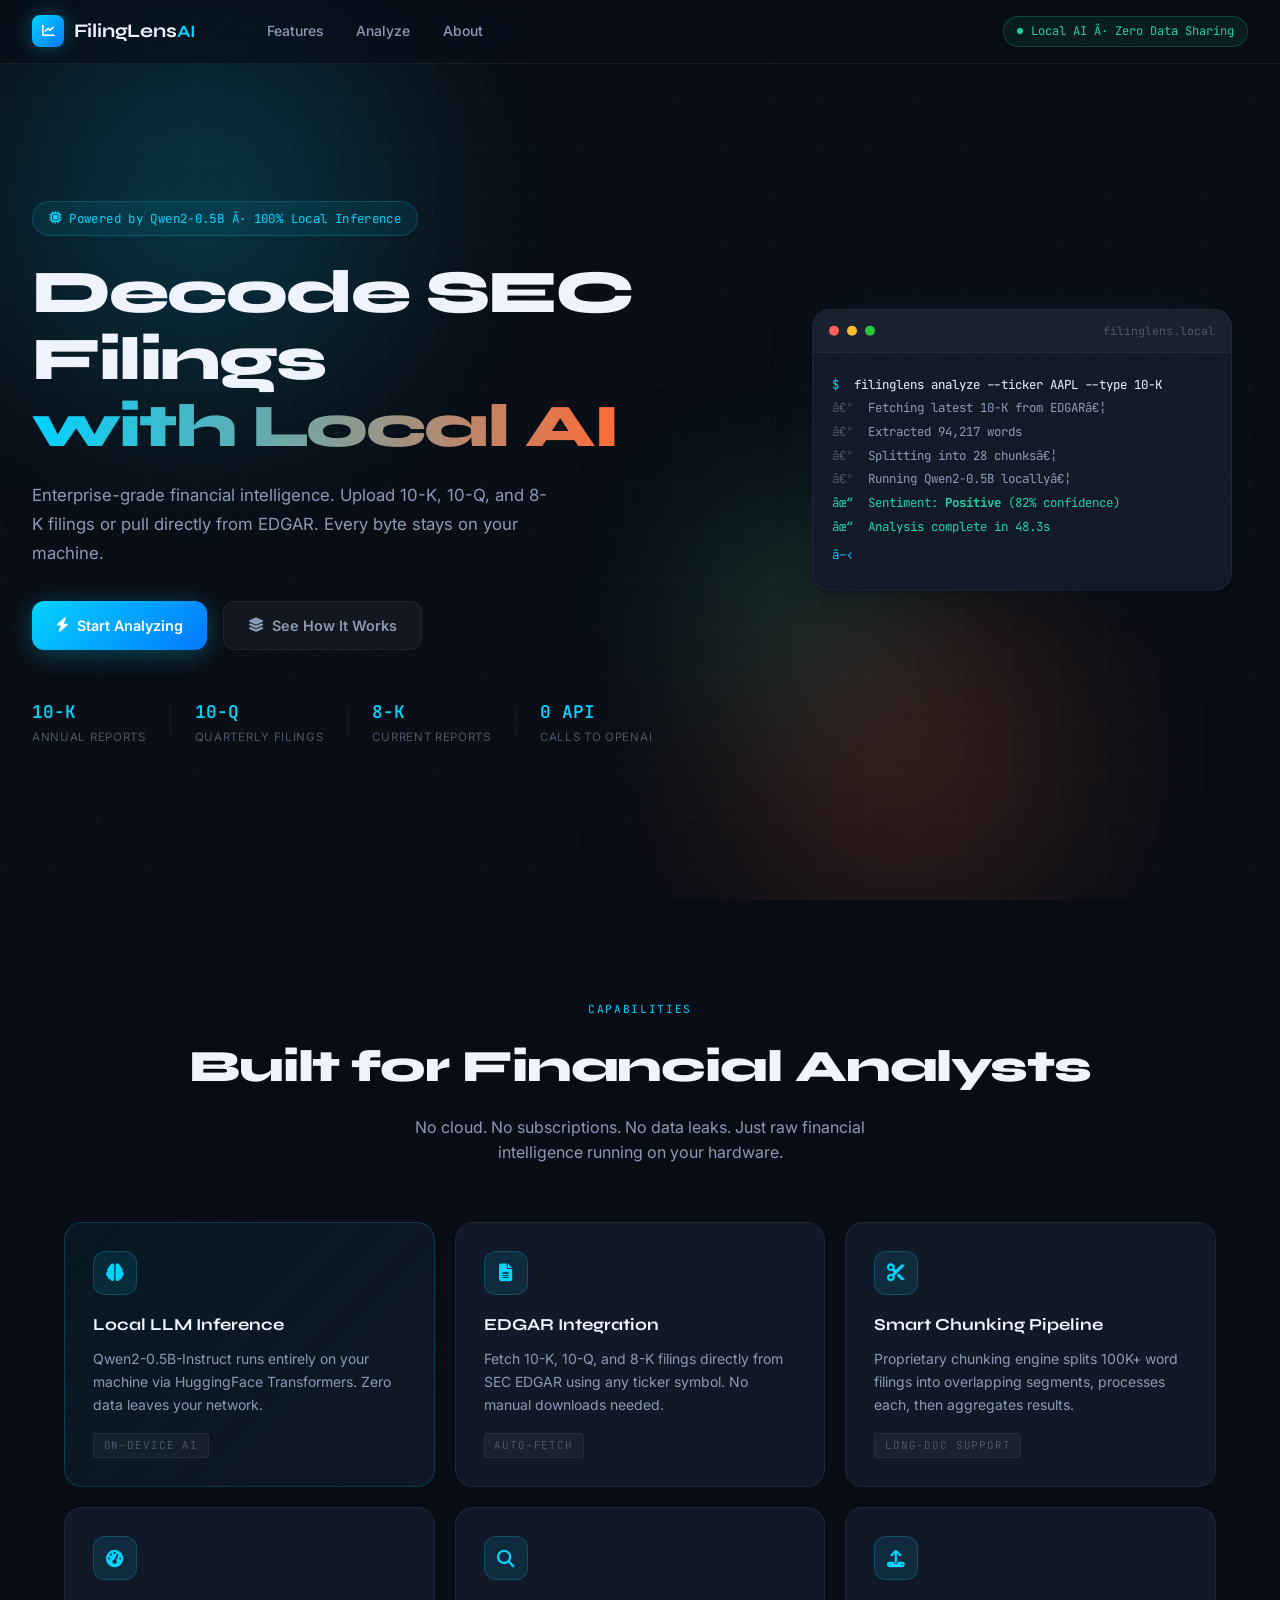
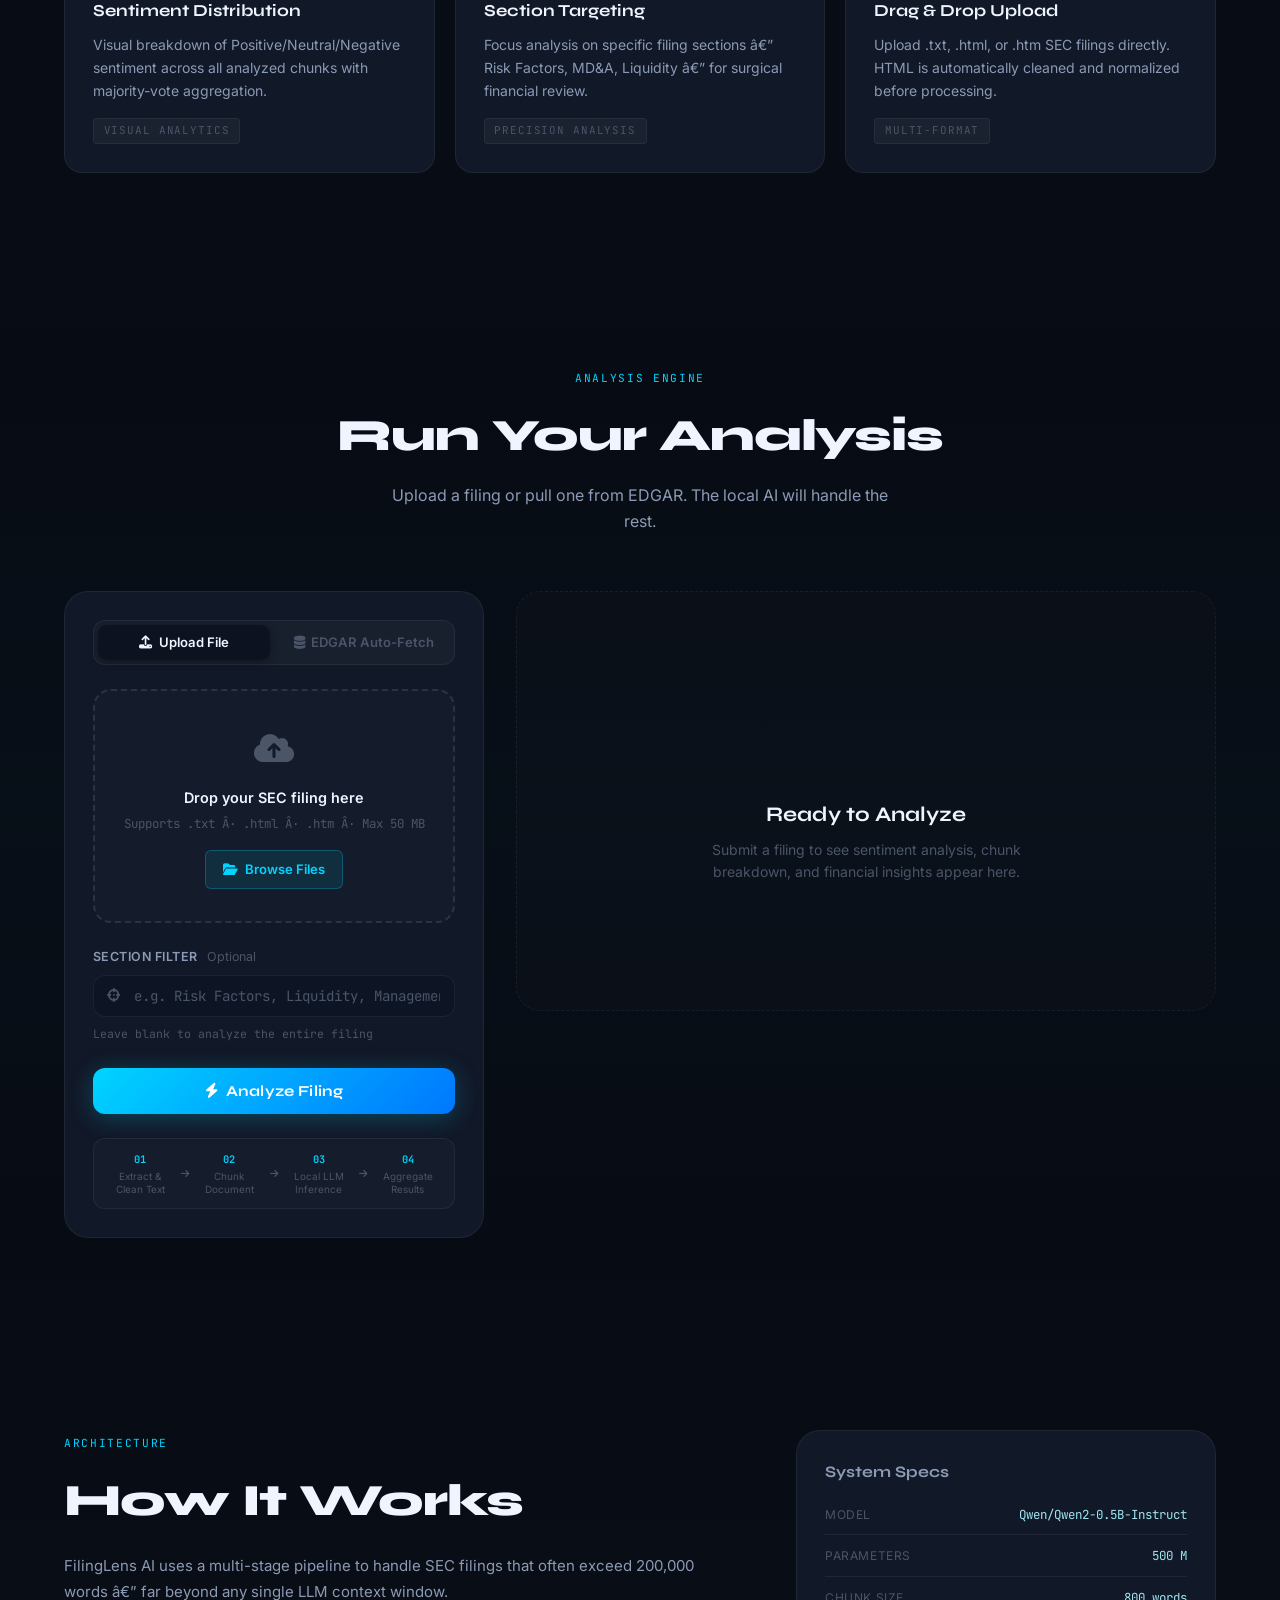
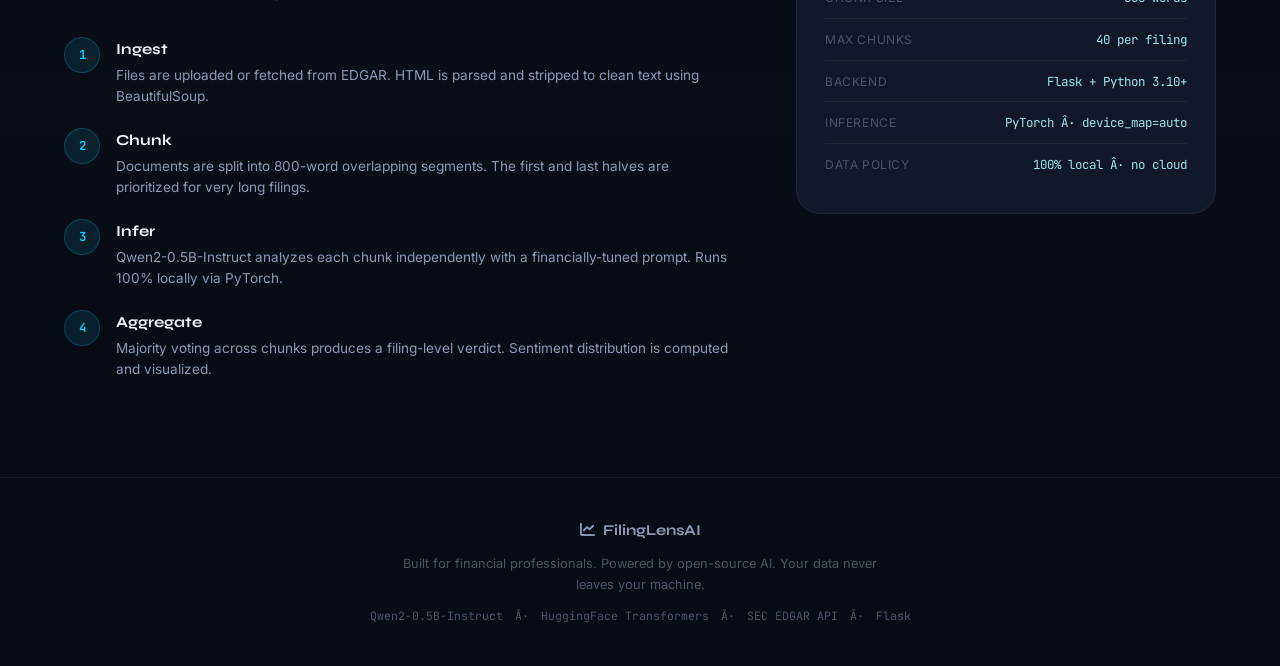
==== index.html @ b64ab0fc "Simplify project structure and translate README" ====
﻿<!DOCTYPE html>
<html lang="en">
<head>
  <meta charset="UTF-8" />
  <meta name="viewport" content="width=device-width, initial-scale=1.0" />
  <title>FilingLens AI â€” SEC Financial Intelligence</title>
  <link rel="stylesheet" href="static/style.css" />
  <link rel="preconnect" href="https://fonts.googleapis.com" />
  <link rel="preconnect" href="https://fonts.gstatic.com" crossorigin />
  <link href="https://fonts.googleapis.com/css2?family=Syne:wght@400;500;600;700;800&family=JetBrains+Mono:wght@300;400;500&family=Inter:wght@300;400;500&display=swap" rel="stylesheet" />
  <link rel="stylesheet" href="https://cdnjs.cloudflare.com/ajax/libs/font-awesome/6.5.1/css/all.min.css" />
</head>
<body>

  <!--  NOISE OVERLAY -->
  <div class="noise-overlay"></div>
  <div class="grid-overlay"></div>

  <!--  NAVBAR -->
  <nav class="navbar" id="navbar">
    <div class="nav-inner">
      <a href="#" class="nav-logo">
        <div class="logo-mark">
          <span class="logo-icon"><i class="fas fa-chart-line"></i></span>
        </div>
        <span class="logo-text">FilingLens<span class="logo-ai">AI</span></span>
      </a>
      <div class="nav-links">
        <a href="#features" class="nav-link">Features</a>
        <a href="#analyze" class="nav-link">Analyze</a>
        <a href="#about" class="nav-link">About</a>
      </div>
      <div class="nav-badge">
        <span class="badge-dot"></span>
        <span>Local AI Â· Zero Data Sharing</span>
      </div>
    </div>
  </nav>

  <!--  HERO -->
  <section class="hero" id="hero">
    <div class="hero-bg">
      <div class="hero-glow glow-1"></div>
      <div class="hero-glow glow-2"></div>
      <div class="hero-glow glow-3"></div>
    </div>
    <div class="hero-content">
      <div class="hero-eyebrow">
        <span class="eyebrow-chip">
          <i class="fas fa-microchip"></i>
          Powered by Qwen2-0.5B Â· 100% Local Inference
        </span>
      </div>
      <h1 class="hero-title">
        Decode SEC Filings<br />
        <span class="title-gradient">with Local AI</span>
      </h1>
      <p class="hero-subtitle">
        Enterprise-grade financial intelligence. Upload 10-K, 10-Q, and 8-K filings
        or pull directly from EDGAR. Every byte stays on your machine.
      </p>
      <div class="hero-actions">
        <a href="#analyze" class="btn-primary">
          <i class="fas fa-bolt"></i> Start Analyzing
        </a>
        <a href="#features" class="btn-ghost">
          <i class="fas fa-layer-group"></i> See How It Works
        </a>
      </div>
      <div class="hero-stats">
        <div class="stat-item">
          <span class="stat-value">10-K</span>
          <span class="stat-label">Annual Reports</span>
        </div>
        <div class="stat-divider"></div>
        <div class="stat-item">
          <span class="stat-value">10-Q</span>
          <span class="stat-label">Quarterly Filings</span>
        </div>
        <div class="stat-divider"></div>
        <div class="stat-item">
          <span class="stat-value">8-K</span>
          <span class="stat-label">Current Reports</span>
        </div>
        <div class="stat-divider"></div>
        <div class="stat-item">
          <span class="stat-value">0 API</span>
          <span class="stat-label">Calls to OpenAI</span>
        </div>
      </div>
    </div>

    <!-- Floating terminal card -->
    <div class="hero-terminal">
      <div class="terminal-bar">
        <span class="term-dot red"></span>
        <span class="term-dot yellow"></span>
        <span class="term-dot green"></span>
        <span class="term-title">filinglens.local</span>
      </div>
      <div class="terminal-body">
        <div class="term-line"><span class="term-prompt">$</span> <span class="term-cmd">filinglens analyze --ticker AAPL --type 10-K</span></div>
        <div class="term-line"><span class="term-info">â€º</span> Fetching latest 10-K from EDGARâ€¦</div>
        <div class="term-line"><span class="term-info">â€º</span> Extracted 94,217 words</div>
        <div class="term-line"><span class="term-info">â€º</span> Splitting into 28 chunksâ€¦</div>
        <div class="term-line"><span class="term-info">â€º</span> Running Qwen2-0.5B locallyâ€¦</div>
        <div class="term-line term-success"><span class="term-check">âœ“</span> Sentiment: <strong>Positive</strong> (82% confidence)</div>
        <div class="term-line term-success"><span class="term-check">âœ“</span> Analysis complete in 48.3s</div>
        <div class="term-cursor">â–‹</div>
      </div>
    </div>
  </section>

  <!--  FEATURES -->
  <section class="features-section" id="features">
    <div class="section-container">
      <div class="section-header">
        <span class="section-eyebrow">CAPABILITIES</span>
        <h2 class="section-title">Built for Financial Analysts</h2>
        <p class="section-sub">No cloud. No subscriptions. No data leaks. Just raw financial intelligence running on your hardware.</p>
      </div>
      <div class="features-grid">

        <div class="feature-card card-primary">
          <div class="feature-icon-wrap">
            <i class="fas fa-brain"></i>
          </div>
          <h3>Local LLM Inference</h3>
          <p>Qwen2-0.5B-Instruct runs entirely on your machine via HuggingFace Transformers. Zero data leaves your network.</p>
          <div class="feature-tag">On-device AI</div>
        </div>

        <div class="feature-card">
          <div class="feature-icon-wrap">
            <i class="fas fa-file-lines"></i>
          </div>
          <h3>EDGAR Integration</h3>
          <p>Fetch 10-K, 10-Q, and 8-K filings directly from SEC EDGAR using any ticker symbol. No manual downloads needed.</p>
          <div class="feature-tag">Auto-fetch</div>
        </div>

        <div class="feature-card">
          <div class="feature-icon-wrap">
            <i class="fas fa-scissors"></i>
          </div>
          <h3>Smart Chunking Pipeline</h3>
          <p>Proprietary chunking engine splits 100K+ word filings into overlapping segments, processes each, then aggregates results.</p>
          <div class="feature-tag">Long-doc support</div>
        </div>

        <div class="feature-card">
          <div class="feature-icon-wrap">
            <i class="fas fa-gauge-high"></i>
          </div>
          <h3>Sentiment Distribution</h3>
          <p>Visual breakdown of Positive/Neutral/Negative sentiment across all analyzed chunks with majority-vote aggregation.</p>
          <div class="feature-tag">Visual analytics</div>
        </div>

        <div class="feature-card">
          <div class="feature-icon-wrap">
            <i class="fas fa-search"></i>
          </div>
          <h3>Section Targeting</h3>
          <p>Focus analysis on specific filing sections â€” Risk Factors, MD&A, Liquidity â€” for surgical financial review.</p>
          <div class="feature-tag">Precision analysis</div>
        </div>

        <div class="feature-card">
          <div class="feature-icon-wrap">
            <i class="fas fa-upload"></i>
          </div>
          <h3>Drag & Drop Upload</h3>
          <p>Upload .txt, .html, or .htm SEC filings directly. HTML is automatically cleaned and normalized before processing.</p>
          <div class="feature-tag">Multi-format</div>
        </div>

      </div>
    </div>
  </section>

  <!--  ANALYZER -->
  <section class="analyzer-section" id="analyze">
    <div class="section-container">
      <div class="section-header">
        <span class="section-eyebrow">ANALYSIS ENGINE</span>
        <h2 class="section-title">Run Your Analysis</h2>
        <p class="section-sub">Upload a filing or pull one from EDGAR. The local AI will handle the rest.</p>
      </div>

      <div class="analyzer-layout">

        <!-- â”€â”€ Left Panel: Input â”€â”€ -->
        <div class="input-panel">

          <!-- Source Toggle -->
          <div class="source-toggle">
            <button class="toggle-btn active" id="btn-upload" onclick="switchSource('upload')">
              <i class="fas fa-upload"></i> Upload File
            </button>
            <button class="toggle-btn" id="btn-edgar" onclick="switchSource('edgar')">
              <i class="fas fa-database"></i> EDGAR Auto-Fetch
            </button>
          </div>

          <!-- Upload Panel -->
          <div class="input-section" id="section-upload">
            <div class="drop-zone" id="drop-zone">
              <div class="drop-icon">
                <i class="fas fa-cloud-arrow-up"></i>
              </div>
              <p class="drop-title">Drop your SEC filing here</p>
              <p class="drop-hint">Supports .txt Â· .html Â· .htm Â· Max 50 MB</p>
              <label class="drop-browse-btn" for="file-input">
                <i class="fas fa-folder-open"></i> Browse Files
              </label>
              <input type="file" id="file-input" accept=".txt,.html,.htm" hidden />
            </div>
            <div class="upload-status" id="upload-status" style="display:none;">
              <div class="upload-status-inner">
                <i class="fas fa-file-circle-check"></i>
                <span id="upload-filename">file.html</span>
                <button class="clear-btn" onclick="clearUpload()"><i class="fas fa-xmark"></i></button>
              </div>
            </div>
          </div>

          <!-- EDGAR Panel -->
          <div class="input-section" id="section-edgar" style="display:none;">
            <div class="field-group">
              <label class="field-label">Ticker Symbol</label>
              <div class="field-input-wrap">
                <span class="field-icon"><i class="fas fa-building"></i></span>
                <input
                  type="text"
                  id="ticker-input"
                  class="field-input"
                  placeholder="e.g. AAPL, TSLA, MSFT"
                  maxlength="10"
                />
              </div>
            </div>
            <div class="field-group">
              <label class="field-label">Filing Type</label>
              <div class="select-wrap">
                <select id="filing-type" class="field-select">
                  <option value="10-K">10-K â€” Annual Report</option>
                  <option value="10-Q">10-Q â€” Quarterly Report</option>
                  <option value="8-K">8-K â€” Current Report</option>
                </select>
                <span class="select-arrow"><i class="fas fa-chevron-down"></i></span>
              </div>
            </div>
          </div>

          <!-- Section Filter (shared) -->
          <div class="section-filter">
            <label class="field-label">
              Section Filter <span class="optional-tag">Optional</span>
            </label>
            <div class="field-input-wrap">
              <span class="field-icon"><i class="fas fa-crosshairs"></i></span>
              <input
                type="text"
                id="section-input"
                class="field-input"
                placeholder="e.g. Risk Factors, Liquidity, Management Discussion"
              />
            </div>
            <p class="field-hint">Leave blank to analyze the entire filing</p>
          </div>

          <!-- Submit -->
          <button class="analyze-btn" id="analyze-btn" onclick="runAnalysis()">
            <span class="btn-label">
              <i class="fas fa-bolt"></i>
              <span id="btn-text">Analyze Filing</span>
            </span>
            <div class="btn-shimmer"></div>
          </button>

          <!-- Pipeline Info -->
          <div class="pipeline-info">
            <div class="pipe-step">
              <span class="pipe-num">01</span>
              <span class="pipe-label">Extract &amp; Clean Text</span>
            </div>
            <div class="pipe-arrow"><i class="fas fa-arrow-right"></i></div>
            <div class="pipe-step">
              <span class="pipe-num">02</span>
              <span class="pipe-label">Chunk Document</span>
            </div>
            <div class="pipe-arrow"><i class="fas fa-arrow-right"></i></div>
            <div class="pipe-step">
              <span class="pipe-num">03</span>
              <span class="pipe-label">Local LLM Inference</span>
            </div>
            <div class="pipe-arrow"><i class="fas fa-arrow-right"></i></div>
            <div class="pipe-step">
              <span class="pipe-num">04</span>
              <span class="pipe-label">Aggregate Results</span>
            </div>
          </div>
        </div>

        <!-- â”€â”€ Right Panel: Results â”€â”€ -->
        <div class="results-panel" id="results-panel">
          <!-- Empty State -->
          <div class="empty-state" id="empty-state">
            <div class="empty-icon"><i class="fas fa-waveform-lines"></i></div>
            <h3>Ready to Analyze</h3>
            <p>Submit a filing to see sentiment analysis, chunk breakdown, and financial insights appear here.</p>
          </div>

          <!-- Loading State -->
          <div class="loading-state" id="loading-state" style="display:none;">
            <div class="loading-animation">
              <div class="loading-ring"></div>
              <div class="loading-ring ring-2"></div>
              <div class="loading-ring ring-3"></div>
            </div>
            <h3 class="loading-title" id="loading-title">Initializing Modelâ€¦</h3>
            <p class="loading-sub" id="loading-sub">This may take a moment on first run while Qwen2 loads into memory.</p>
            <div class="loading-steps">
              <div class="load-step" id="lstep-1">
                <span class="lstep-dot"></span>
                <span>Extracting &amp; cleaning text</span>
              </div>
              <div class="load-step" id="lstep-2">
                <span class="lstep-dot"></span>
                <span>Splitting into chunks</span>
              </div>
              <div class="load-step" id="lstep-3">
                <span class="lstep-dot"></span>
                <span>Running local inference</span>
              </div>
              <div class="load-step" id="lstep-4">
                <span class="lstep-dot"></span>
                <span>Aggregating sentiment</span>
              </div>
            </div>
          </div>

          <!-- Results State -->
          <div class="results-content" id="results-content" style="display:none;">

            <!-- Sentiment Hero -->
            <div class="result-card sentiment-hero" id="sentiment-hero-card">
              <div class="sentiment-badge" id="sentiment-badge">
                <span class="sentiment-icon" id="sentiment-icon"></span>
                <span class="sentiment-label" id="sentiment-label">â€”</span>
              </div>
              <div class="result-meta">
                <div class="meta-row">
                  <span class="meta-label">Source</span>
                  <span class="meta-value" id="res-source">â€”</span>
                </div>
                <div class="meta-row">
                  <span class="meta-label">Ticker</span>
                  <span class="meta-value mono" id="res-ticker">â€”</span>
                </div>
                <div class="meta-row">
                  <span class="meta-label">Filing Type</span>
                  <span class="meta-value" id="res-type">â€”</span>
                </div>
                <div class="meta-row">
                  <span class="meta-label">Words Analyzed</span>
                  <span class="meta-value mono" id="res-words">â€”</span>
                </div>
                <div class="meta-row">
                  <span class="meta-label">Chunks Processed</span>
                  <span class="meta-value mono" id="res-chunks">â€”</span>
                </div>
              </div>
            </div>

            <!-- Sentiment Distribution Chart -->
            <div class="result-card">
              <div class="card-header-row">
                <h3 class="card-title"><i class="fas fa-chart-bar"></i> Sentiment Distribution</h3>
              </div>
              <div class="distribution-chart" id="distribution-chart">
                <!-- built by JS -->
              </div>
            </div>

            <!-- Analysis Summary -->
            <div class="result-card">
              <div class="card-header-row">
                <h3 class="card-title"><i class="fas fa-file-contract"></i> Financial Summary</h3>
              </div>
              <p class="result-explanation" id="res-explanation">â€”</p>
              <div class="result-summary-box" id="res-summary-box">
                <span class="summary-label">KEY INSIGHT</span>
                <p id="res-summary">â€”</p>
              </div>
              <div id="edgar-link-row" style="display:none; margin-top:1rem;">
                <a id="edgar-link" href="#" target="_blank" class="edgar-link-btn">
                  <i class="fas fa-external-link"></i> View on SEC EDGAR
                </a>
              </div>
            </div>

            <!-- Text Preview -->
            <div class="result-card">
              <div class="card-header-row">
                <h3 class="card-title"><i class="fas fa-align-left"></i> Text Preview</h3>
                <span class="preview-badge">First 800 chars</span>
              </div>
              <div class="text-preview" id="text-preview">â€”</div>
            </div>

            <!-- Chunk Breakdown -->
            <div class="result-card">
              <div class="card-header-row">
                <h3 class="card-title"><i class="fas fa-layer-group"></i> Chunk Breakdown</h3>
              </div>
              <div class="chunk-list" id="chunk-list">
                <!-- populated by JS -->
              </div>
            </div>

          </div>
        </div>
      </div>
    </div>
  </section>

  <!--  ABOUT -->
  <section class="about-section" id="about">
    <div class="section-container">
      <div class="about-grid">
        <div class="about-text">
          <span class="section-eyebrow">ARCHITECTURE</span>
          <h2 class="section-title">How It Works</h2>
          <p>FilingLens AI uses a multi-stage pipeline to handle SEC filings that often exceed 200,000 words â€” far beyond any single LLM context window.</p>
          <div class="architecture-steps">
            <div class="arch-step">
              <span class="arch-num">1</span>
              <div>
                <h4>Ingest</h4>
                <p>Files are uploaded or fetched from EDGAR. HTML is parsed and stripped to clean text using BeautifulSoup.</p>
              </div>
            </div>
            <div class="arch-step">
              <span class="arch-num">2</span>
              <div>
                <h4>Chunk</h4>
                <p>Documents are split into 800-word overlapping segments. The first and last halves are prioritized for very long filings.</p>
              </div>
            </div>
            <div class="arch-step">
              <span class="arch-num">3</span>
              <div>
                <h4>Infer</h4>
                <p>Qwen2-0.5B-Instruct analyzes each chunk independently with a financially-tuned prompt. Runs 100% locally via PyTorch.</p>
              </div>
            </div>
            <div class="arch-step">
              <span class="arch-num">4</span>
              <div>
                <h4>Aggregate</h4>
                <p>Majority voting across chunks produces a filing-level verdict. Sentiment distribution is computed and visualized.</p>
              </div>
            </div>
          </div>
        </div>
        <div class="about-spec-card">
          <h3>System Specs</h3>
          <div class="spec-table">
            <div class="spec-row">
              <span class="spec-k">Model</span>
              <span class="spec-v mono">Qwen/Qwen2-0.5B-Instruct</span>
            </div>
            <div class="spec-row">
              <span class="spec-k">Parameters</span>
              <span class="spec-v mono">500 M</span>
            </div>
            <div class="spec-row">
              <span class="spec-k">Chunk Size</span>
              <span class="spec-v mono">800 words</span>
            </div>
            <div class="spec-row">
              <span class="spec-k">Max Chunks</span>
              <span class="spec-v mono">40 per filing</span>
            </div>
            <div class="spec-row">
              <span class="spec-k">Backend</span>
              <span class="spec-v mono">Flask + Python 3.10+</span>
            </div>
            <div class="spec-row">
              <span class="spec-k">Inference</span>
              <span class="spec-v mono">PyTorch Â· device_map=auto</span>
            </div>
            <div class="spec-row">
              <span class="spec-k">Data Policy</span>
              <span class="spec-v mono">100% local Â· no cloud</span>
            </div>
          </div>
        </div>
      </div>
    </div>
  </section>

  <!--  FOOTER -->
  <footer class="footer">
    <div class="footer-inner">
      <div class="footer-logo">
        <span class="logo-icon"><i class="fas fa-chart-line"></i></span>
        <span>FilingLens<strong>AI</strong></span>
      </div>
      <p class="footer-copy">Built for financial professionals. Powered by open-source AI. Your data never leaves your machine.</p>
      <div class="footer-links">
        <span>Qwen2-0.5B-Instruct</span>
        <span>Â·</span>
        <span>HuggingFace Transformers</span>
        <span>Â·</span>
        <span>SEC EDGAR API</span>
        <span>Â·</span>
        <span>Flask</span>
      </div>
    </div>
  </footer>

  <script src="static/script.js"></script>
</body>
</html>
---- static/style.css ----
/* 
   FilingLens AI  Stylesheet
   Aesthetic: Dark fintech / editorial brutalism
   Fonts: Syne (display) + JetBrains Mono + Inter
 */

/*  CSS Custom Properties  */
:root {
  --bg-base:       #080c14;
  --bg-surface:    #0d1220;
  --bg-card:       #111827;
  --bg-card-hover: #161f30;
  --bg-input:      #0d1525;

  --accent-primary: #00d4ff;
  --accent-warm:    #ff6b35;
  --accent-green:   #22d3a5;
  --accent-red:     #ff4a6e;
  --accent-yellow:  #fbbf24;

  --text-primary:   #f0f4ff;
  --text-secondary: #8b9ab5;
  --text-muted:     #4a5568;
  --text-mono:      #a0e4f1;

  --border-default: rgba(255,255,255,0.06);
  --border-accent:  rgba(0,212,255,0.25);
  --border-glow:    rgba(0,212,255,0.5);

  --glow-primary:  rgba(0, 212, 255, 0.12);
  --glow-warm:     rgba(255, 107, 53, 0.10);
  --glow-green:    rgba(34, 211, 165, 0.10);

  --radius-sm:  6px;
  --radius-md:  12px;
  --radius-lg:  18px;
  --radius-xl:  24px;

  --shadow-card: 0 1px 3px rgba(0,0,0,0.4), 0 8px 32px rgba(0,0,0,0.3);
  --shadow-glow: 0 0 40px var(--glow-primary);

  --font-display: 'Syne', sans-serif;
  --font-body:    'Inter', sans-serif;
  --font-mono:    'JetBrains Mono', monospace;

  --transition: 0.22s cubic-bezier(0.4, 0, 0.2, 1);
}

/*  Reset & Base  */
*, *::before, *::after { box-sizing: border-box; margin: 0; padding: 0; }

html {
  scroll-behavior: smooth;
  -webkit-font-smoothing: antialiased;
  -moz-osx-font-smoothing: grayscale;
}

body {
  background-color: var(--bg-base);
  color: var(--text-primary);
  font-family: var(--font-body);
  font-size: 15px;
  line-height: 1.6;
  min-height: 100vh;
  overflow-x: hidden;
}

/*  Texture Overlays  */
.noise-overlay {
  position: fixed;
  inset: 0;
  opacity: 0.028;
  pointer-events: none;
  z-index: 9999;
  background-image: url("data:image/svg+xml,%3Csvg viewBox='0 0 256 256' xmlns='http://www.w3.org/2000/svg'%3E%3Cfilter id='noise'%3E%3CfeTurbulence type='fractalNoise' baseFrequency='0.9' numOctaves='4' stitchTiles='stitch'/%3E%3C/filter%3E%3Crect width='100%25' height='100%25' filter='url(%23noise)'/%3E%3C/svg%3E");
  background-size: 256px;
}

.grid-overlay {
  position: fixed;
  inset: 0;
  pointer-events: none;
  z-index: 0;
  background-image:
    linear-gradient(rgba(255,255,255,0.018) 1px, transparent 1px),
    linear-gradient(90deg, rgba(255,255,255,0.018) 1px, transparent 1px);
  background-size: 48px 48px;
}

/*  Navbar  */
.navbar {
  position: fixed;
  top: 0;
  left: 0;
  right: 0;
  z-index: 100;
  padding: 0 2rem;
  height: 64px;
  display: flex;
  align-items: center;
  background: rgba(8, 12, 20, 0.7);
  backdrop-filter: blur(20px) saturate(180%);
  border-bottom: 1px solid var(--border-default);
  transition: background var(--transition), border-color var(--transition);
}

.navbar.scrolled {
  background: rgba(8, 12, 20, 0.92);
  border-color: rgba(255,255,255,0.08);
}

.nav-inner {
  width: 100%;
  max-width: 1280px;
  margin: 0 auto;
  display: flex;
  align-items: center;
  gap: 2.5rem;
}

.nav-logo {
  display: flex;
  align-items: center;
  gap: 0.6rem;
  text-decoration: none;
  font-family: var(--font-display);
  font-weight: 700;
  font-size: 1.2rem;
  color: var(--text-primary);
  letter-spacing: -0.01em;
}

.logo-mark {
  width: 32px;
  height: 32px;
  background: linear-gradient(135deg, var(--accent-primary), #0077ff);
  border-radius: 8px;
  display: flex;
  align-items: center;
  justify-content: center;
  font-size: 0.8rem;
  color: #fff;
  box-shadow: 0 0 20px rgba(0, 212, 255, 0.3);
}

.logo-ai {
  color: var(--accent-primary);
  font-size: 0.9em;
}

.nav-links {
  display: flex;
  gap: 0.25rem;
  margin-left: 1rem;
}

.nav-link {
  padding: 0.4rem 0.9rem;
  border-radius: var(--radius-sm);
  color: var(--text-secondary);
  text-decoration: none;
  font-size: 0.875rem;
  font-weight: 500;
  transition: color var(--transition), background var(--transition);
}

.nav-link:hover {
  color: var(--text-primary);
  background: rgba(255,255,255,0.05);
}

.nav-badge {
  margin-left: auto;
  display: flex;
  align-items: center;
  gap: 0.5rem;
  font-size: 0.75rem;
  color: var(--accent-green);
  font-family: var(--font-mono);
  background: rgba(34, 211, 165, 0.08);
  padding: 0.3rem 0.8rem;
  border-radius: 100px;
  border: 1px solid rgba(34, 211, 165, 0.2);
}

.badge-dot {
  width: 6px;
  height: 6px;
  background: var(--accent-green);
  border-radius: 50%;
  animation: pulse-dot 2s ease-in-out infinite;
}

@keyframes pulse-dot {
  0%, 100% { opacity: 1; transform: scale(1); }
  50%       { opacity: 0.4; transform: scale(0.7); }
}

/*  Hero Section  */
.hero {
  position: relative;
  min-height: 100vh;
  display: flex;
  align-items: center;
  padding: 7rem 2rem 4rem;
  overflow: hidden;
}

.hero-bg {
  position: absolute;
  inset: 0;
  pointer-events: none;
}

.hero-glow {
  position: absolute;
  border-radius: 50%;
  filter: blur(80px);
  opacity: 0.25;
}

.glow-1 {
  width: 600px; height: 600px;
  background: radial-gradient(circle, var(--accent-primary), transparent 70%);
  top: -100px; left: -100px;
  animation: glow-drift 8s ease-in-out infinite alternate;
}

.glow-2 {
  width: 500px; height: 500px;
  background: radial-gradient(circle, var(--accent-warm), transparent 70%);
  bottom: -100px; right: 10%;
  animation: glow-drift 10s ease-in-out infinite alternate-reverse;
}

.glow-3 {
  width: 300px; height: 300px;
  background: radial-gradient(circle, var(--accent-green), transparent 70%);
  top: 50%; left: 50%;
  animation: glow-drift 12s ease-in-out infinite alternate;
}

@keyframes glow-drift {
  from { transform: translate(0, 0) scale(1); }
  to   { transform: translate(40px, 30px) scale(1.1); }
}

.hero-content {
  position: relative;
  z-index: 1;
  max-width: 640px;
  animation: fade-up 0.8s ease both;
}

@keyframes fade-up {
  from { opacity: 0; transform: translateY(30px); }
  to   { opacity: 1; transform: translateY(0); }
}

.hero-eyebrow {
  margin-bottom: 1.5rem;
}

.eyebrow-chip {
  display: inline-flex;
  align-items: center;
  gap: 0.5rem;
  padding: 0.4rem 1rem;
  background: rgba(0, 212, 255, 0.08);
  border: 1px solid rgba(0, 212, 255, 0.2);
  border-radius: 100px;
  font-size: 0.78rem;
  font-family: var(--font-mono);
  color: var(--accent-primary);
  letter-spacing: 0.03em;
}

.hero-title {
  font-family: var(--font-display);
  font-size: clamp(2.4rem, 5vw, 3.8rem);
  font-weight: 800;
  line-height: 1.1;
  letter-spacing: -0.03em;
  margin-bottom: 1.25rem;
}

.title-gradient {
  background: linear-gradient(90deg, var(--accent-primary), var(--accent-warm));
  -webkit-background-clip: text;
  -webkit-text-fill-color: transparent;
  background-clip: text;
}

.hero-subtitle {
  font-size: 1.05rem;
  color: var(--text-secondary);
  max-width: 520px;
  margin-bottom: 2rem;
  line-height: 1.75;
}

.hero-actions {
  display: flex;
  gap: 1rem;
  flex-wrap: wrap;
  margin-bottom: 3rem;
}

.btn-primary, .btn-ghost {
  display: inline-flex;
  align-items: center;
  gap: 0.5rem;
  padding: 0.75rem 1.5rem;
  border-radius: var(--radius-md);
  font-weight: 600;
  font-size: 0.9rem;
  text-decoration: none;
  transition: all var(--transition);
  cursor: pointer;
  border: none;
}

.btn-primary {
  background: linear-gradient(135deg, var(--accent-primary), #0077ff);
  color: #fff;
  box-shadow: 0 4px 24px rgba(0, 212, 255, 0.3);
}

.btn-primary:hover {
  transform: translateY(-2px);
  box-shadow: 0 8px 32px rgba(0, 212, 255, 0.45);
}

.btn-ghost {
  background: rgba(255,255,255,0.04);
  color: var(--text-secondary);
  border: 1px solid var(--border-default);
}

.btn-ghost:hover {
  background: rgba(255,255,255,0.08);
  color: var(--text-primary);
  border-color: rgba(255,255,255,0.12);
}

.hero-stats {
  display: flex;
  align-items: center;
  gap: 1.5rem;
  flex-wrap: wrap;
}

.stat-item {
  display: flex;
  flex-direction: column;
  gap: 0.15rem;
}

.stat-value {
  font-family: var(--font-mono);
  font-size: 1.1rem;
  font-weight: 600;
  color: var(--accent-primary);
}

.stat-label {
  font-size: 0.72rem;
  color: var(--text-muted);
  text-transform: uppercase;
  letter-spacing: 0.06em;
}

.stat-divider {
  width: 1px;
  height: 32px;
  background: var(--border-default);
}

/* Hero Terminal */
.hero-terminal {
  position: absolute;
  right: 3rem;
  top: 50%;
  transform: translateY(-50%);
  width: 420px;
  background: var(--bg-card);
  border: 1px solid var(--border-default);
  border-radius: var(--radius-lg);
  overflow: hidden;
  box-shadow: var(--shadow-card), 0 0 60px rgba(0, 212, 255, 0.06);
  animation: float 6s ease-in-out infinite;
  z-index: 1;
}

@keyframes float {
  0%, 100% { transform: translateY(-50%) translateX(0); }
  50%       { transform: translateY(calc(-50% - 10px)) translateX(0); }
}

.terminal-bar {
  display: flex;
  align-items: center;
  gap: 0.5rem;
  padding: 0.75rem 1rem;
  background: rgba(255,255,255,0.03);
  border-bottom: 1px solid var(--border-default);
}

.term-dot {
  width: 10px; height: 10px;
  border-radius: 50%;
}
.term-dot.red    { background: #ff5f57; }
.term-dot.yellow { background: #ffbd2e; }
.term-dot.green  { background: #28c840; }

.term-title {
  margin-left: auto;
  font-family: var(--font-mono);
  font-size: 0.72rem;
  color: var(--text-muted);
}

.terminal-body {
  padding: 1.2rem 1.2rem 1.5rem;
  font-family: var(--font-mono);
  font-size: 0.78rem;
  line-height: 1.9;
}

.term-line { color: var(--text-secondary); }
.term-prompt { color: var(--accent-primary); margin-right: 0.5rem; }
.term-cmd { color: var(--text-primary); }
.term-info { color: var(--text-muted); margin-right: 0.5rem; }
.term-success { color: var(--accent-green); }
.term-check { color: var(--accent-green); margin-right: 0.5rem; }

.term-cursor {
  display: inline-block;
  color: var(--accent-primary);
  animation: blink 1.1s step-end infinite;
  margin-top: 0.25rem;
}

@keyframes blink {
  0%, 100% { opacity: 1; }
  50%       { opacity: 0; }
}

/*  Sections Common  */
.section-container {
  max-width: 1280px;
  margin: 0 auto;
  padding: 0 2rem;
}

.section-header {
  text-align: center;
  margin-bottom: 3.5rem;
}

.section-eyebrow {
  display: inline-block;
  font-family: var(--font-mono);
  font-size: 0.7rem;
  letter-spacing: 0.15em;
  color: var(--accent-primary);
  margin-bottom: 0.75rem;
}

.section-title {
  font-family: var(--font-display);
  font-size: clamp(1.8rem, 3.5vw, 2.8rem);
  font-weight: 800;
  letter-spacing: -0.025em;
  margin-bottom: 0.75rem;
}

.section-sub {
  color: var(--text-secondary);
  max-width: 520px;
  margin: 0 auto;
  font-size: 1rem;
}

/*  Features Section  */
.features-section {
  padding: 6rem 2rem;
  position: relative;
  z-index: 1;
}

.features-grid {
  display: grid;
  grid-template-columns: repeat(auto-fit, minmax(280px, 1fr));
  gap: 1.25rem;
}

.feature-card {
  background: var(--bg-card);
  border: 1px solid var(--border-default);
  border-radius: var(--radius-lg);
  padding: 1.75rem;
  transition: all var(--transition);
  position: relative;
  overflow: hidden;
}

.feature-card::before {
  content: '';
  position: absolute;
  inset: 0;
  background: linear-gradient(135deg, transparent, rgba(0, 212, 255, 0.03));
  opacity: 0;
  transition: opacity var(--transition);
}

.feature-card:hover {
  border-color: var(--border-accent);
  background: var(--bg-card-hover);
  transform: translateY(-3px);
  box-shadow: 0 12px 40px rgba(0, 212, 255, 0.08);
}

.feature-card:hover::before { opacity: 1; }

.card-primary {
  border-color: rgba(0, 212, 255, 0.18);
  background: linear-gradient(135deg, rgba(0, 212, 255, 0.06), var(--bg-card));
}

.feature-icon-wrap {
  width: 44px; height: 44px;
  background: rgba(0, 212, 255, 0.1);
  border: 1px solid rgba(0, 212, 255, 0.2);
  border-radius: var(--radius-md);
  display: flex;
  align-items: center;
  justify-content: center;
  color: var(--accent-primary);
  font-size: 1.1rem;
  margin-bottom: 1.1rem;
}

.feature-card h3 {
  font-family: var(--font-display);
  font-size: 1.05rem;
  font-weight: 700;
  margin-bottom: 0.5rem;
}

.feature-card p {
  font-size: 0.875rem;
  color: var(--text-secondary);
  line-height: 1.65;
}

.feature-tag {
  display: inline-block;
  margin-top: 1rem;
  padding: 0.2rem 0.6rem;
  background: rgba(255,255,255,0.04);
  border: 1px solid var(--border-default);
  border-radius: 4px;
  font-size: 0.68rem;
  font-family: var(--font-mono);
  color: var(--text-muted);
  text-transform: uppercase;
  letter-spacing: 0.08em;
}

/*  Analyzer Section  */
.analyzer-section {
  padding: 6rem 2rem;
  position: relative;
  z-index: 1;
  background: linear-gradient(180deg, transparent, rgba(0, 212, 255, 0.02), transparent);
}

.analyzer-layout {
  display: grid;
  grid-template-columns: 420px 1fr;
  gap: 2rem;
  align-items: start;
}

/*  Input Panel  */
.input-panel {
  background: var(--bg-card);
  border: 1px solid var(--border-default);
  border-radius: var(--radius-xl);
  padding: 1.75rem;
  display: flex;
  flex-direction: column;
  gap: 1.5rem;
  position: sticky;
  top: 80px;
}

.source-toggle {
  display: grid;
  grid-template-columns: 1fr 1fr;
  gap: 0.5rem;
  background: rgba(255,255,255,0.03);
  border: 1px solid var(--border-default);
  border-radius: var(--radius-md);
  padding: 4px;
}

.toggle-btn {
  display: flex;
  align-items: center;
  justify-content: center;
  gap: 0.4rem;
  padding: 0.6rem 0.75rem;
  border: none;
  border-radius: 9px;
  font-size: 0.82rem;
  font-weight: 600;
  font-family: var(--font-body);
  cursor: pointer;
  transition: all var(--transition);
  color: var(--text-muted);
  background: transparent;
}

.toggle-btn.active {
  background: var(--bg-surface);
  color: var(--text-primary);
  box-shadow: 0 2px 8px rgba(0,0,0,0.3);
}

.toggle-btn:hover:not(.active) {
  color: var(--text-secondary);
}

/* Drop Zone */
.drop-zone {
  border: 2px dashed rgba(255,255,255,0.1);
  border-radius: var(--radius-lg);
  padding: 2rem 1.5rem;
  text-align: center;
  cursor: pointer;
  transition: all var(--transition);
  background: rgba(255,255,255,0.015);
}

.drop-zone:hover, .drop-zone.dragover {
  border-color: var(--accent-primary);
  background: rgba(0, 212, 255, 0.04);
}

.drop-icon {
  font-size: 2rem;
  color: var(--text-muted);
  margin-bottom: 0.75rem;
  transition: color var(--transition);
}

.drop-zone:hover .drop-icon,
.drop-zone.dragover .drop-icon { color: var(--accent-primary); }

.drop-title {
  font-weight: 600;
  font-size: 0.9rem;
  margin-bottom: 0.3rem;
}

.drop-hint {
  font-size: 0.78rem;
  color: var(--text-muted);
  font-family: var(--font-mono);
  margin-bottom: 1rem;
}

.drop-browse-btn {
  display: inline-flex;
  align-items: center;
  gap: 0.4rem;
  padding: 0.5rem 1.1rem;
  background: rgba(0, 212, 255, 0.1);
  border: 1px solid rgba(0, 212, 255, 0.25);
  border-radius: var(--radius-sm);
  color: var(--accent-primary);
  font-size: 0.82rem;
  font-weight: 600;
  cursor: pointer;
  transition: all var(--transition);
}

.drop-browse-btn:hover {
  background: rgba(0, 212, 255, 0.2);
}

.upload-status {
  margin-top: 0.5rem;
}

.upload-status-inner {
  display: flex;
  align-items: center;
  gap: 0.75rem;
  padding: 0.7rem 1rem;
  background: rgba(34, 211, 165, 0.08);
  border: 1px solid rgba(34, 211, 165, 0.2);
  border-radius: var(--radius-md);
  color: var(--accent-green);
  font-size: 0.85rem;
}

.upload-status-inner i {
  font-size: 1.1rem;
}

#upload-filename {
  flex: 1;
  color: var(--text-primary);
  font-family: var(--font-mono);
  font-size: 0.78rem;
  overflow: hidden;
  text-overflow: ellipsis;
  white-space: nowrap;
}

.clear-btn {
  background: none;
  border: none;
  color: var(--text-muted);
  cursor: pointer;
  padding: 0.2rem;
  transition: color var(--transition);
}
.clear-btn:hover { color: var(--accent-red); }

/* Field Groups */
.field-group { display: flex; flex-direction: column; gap: 0.5rem; }

.field-label {
  font-size: 0.78rem;
  font-weight: 600;
  color: var(--text-secondary);
  letter-spacing: 0.04em;
  text-transform: uppercase;
}

.optional-tag {
  font-weight: 400;
  color: var(--text-muted);
  text-transform: none;
  letter-spacing: 0;
  margin-left: 0.35rem;
}

.field-input-wrap {
  position: relative;
}

.field-icon {
  position: absolute;
  left: 0.9rem;
  top: 50%;
  transform: translateY(-50%);
  color: var(--text-muted);
  font-size: 0.85rem;
}

.field-input {
  width: 100%;
  padding: 0.7rem 0.9rem 0.7rem 2.5rem;
  background: var(--bg-input);
  border: 1px solid var(--border-default);
  border-radius: var(--radius-md);
  color: var(--text-primary);
  font-family: var(--font-mono);
  font-size: 0.88rem;
  transition: all var(--transition);
  outline: none;
}

.field-input:focus {
  border-color: var(--border-accent);
  box-shadow: 0 0 0 3px rgba(0, 212, 255, 0.1);
}

.field-input::placeholder { color: var(--text-muted); }

.select-wrap {
  position: relative;
}

.field-select {
  width: 100%;
  padding: 0.7rem 2.5rem 0.7rem 0.9rem;
  background: var(--bg-input);
  border: 1px solid var(--border-default);
  border-radius: var(--radius-md);
  color: var(--text-primary);
  font-family: var(--font-body);
  font-size: 0.88rem;
  outline: none;
  appearance: none;
  cursor: pointer;
  transition: border-color var(--transition);
}

.field-select:focus { border-color: var(--border-accent); }

.select-arrow {
  position: absolute;
  right: 0.9rem;
  top: 50%;
  transform: translateY(-50%);
  color: var(--text-muted);
  font-size: 0.75rem;
  pointer-events: none;
}

.field-hint {
  font-size: 0.72rem;
  color: var(--text-muted);
  font-family: var(--font-mono);
}

.section-filter { display: flex; flex-direction: column; gap: 0.5rem; }

/* Analyze Button */
.analyze-btn {
  position: relative;
  display: flex;
  align-items: center;
  justify-content: center;
  width: 100%;
  padding: 0.9rem 1.5rem;
  background: linear-gradient(135deg, var(--accent-primary), #0077ff);
  color: #fff;
  border: none;
  border-radius: var(--radius-md);
  font-size: 0.95rem;
  font-weight: 700;
  font-family: var(--font-display);
  cursor: pointer;
  transition: all var(--transition);
  overflow: hidden;
  box-shadow: 0 4px 24px rgba(0, 212, 255, 0.25);
  letter-spacing: 0.01em;
}

.analyze-btn:hover:not(:disabled) {
  transform: translateY(-2px);
  box-shadow: 0 8px 32px rgba(0, 212, 255, 0.4);
}

.analyze-btn:disabled {
  opacity: 0.5;
  cursor: not-allowed;
  transform: none;
}

.btn-label {
  display: flex;
  align-items: center;
  gap: 0.5rem;
  position: relative;
  z-index: 1;
}

.btn-shimmer {
  position: absolute;
  inset: 0;
  background: linear-gradient(90deg, transparent, rgba(255,255,255,0.15), transparent);
  transform: translateX(-100%);
  transition: transform 0.5s ease;
}

.analyze-btn:hover .btn-shimmer { transform: translateX(100%); }

/* Pipeline Info */
.pipeline-info {
  display: flex;
  align-items: center;
  gap: 0.4rem;
  flex-wrap: wrap;
  padding: 0.75rem;
  background: rgba(255,255,255,0.02);
  border-radius: var(--radius-md);
  border: 1px solid var(--border-default);
}

.pipe-step {
  display: flex;
  flex-direction: column;
  align-items: center;
  gap: 0.15rem;
  flex: 1;
  min-width: 60px;
}

.pipe-num {
  font-family: var(--font-mono);
  font-size: 0.65rem;
  color: var(--accent-primary);
  font-weight: 600;
}

.pipe-label {
  font-size: 0.62rem;
  color: var(--text-muted);
  text-align: center;
  line-height: 1.3;
}

.pipe-arrow {
  color: var(--text-muted);
  font-size: 0.6rem;
  flex-shrink: 0;
}

/*  Results Panel  */
.results-panel {
  min-height: 500px;
}

/* Empty State */
.empty-state {
  display: flex;
  flex-direction: column;
  align-items: center;
  justify-content: center;
  text-align: center;
  min-height: 420px;
  border: 1px dashed var(--border-default);
  border-radius: var(--radius-xl);
  padding: 3rem;
  background: rgba(255,255,255,0.01);
}

.empty-icon {
  font-size: 2.5rem;
  color: var(--text-muted);
  margin-bottom: 1rem;
  opacity: 0.5;
}

.empty-state h3 {
  font-family: var(--font-display);
  font-size: 1.3rem;
  margin-bottom: 0.5rem;
}

.empty-state p {
  color: var(--text-muted);
  max-width: 320px;
  font-size: 0.875rem;
}

/* Loading State */
.loading-state {
  display: flex;
  flex-direction: column;
  align-items: center;
  text-align: center;
  padding: 3rem;
  gap: 1.25rem;
}

.loading-animation {
  position: relative;
  width: 80px;
  height: 80px;
}

.loading-ring {
  position: absolute;
  inset: 0;
  border: 2px solid transparent;
  border-top-color: var(--accent-primary);
  border-radius: 50%;
  animation: spin 1.2s linear infinite;
}

.ring-2 {
  inset: 10px;
  border-top-color: var(--accent-warm);
  animation-duration: 0.9s;
  animation-direction: reverse;
}

.ring-3 {
  inset: 20px;
  border-top-color: var(--accent-green);
  animation-duration: 0.7s;
}

@keyframes spin {
  to { transform: rotate(360deg); }
}

.loading-title {
  font-family: var(--font-display);
  font-size: 1.2rem;
  font-weight: 700;
}

.loading-sub {
  color: var(--text-muted);
  font-size: 0.83rem;
  max-width: 340px;
}

.loading-steps {
  display: flex;
  flex-direction: column;
  gap: 0.6rem;
  width: 100%;
  max-width: 360px;
  text-align: left;
}

.load-step {
  display: flex;
  align-items: center;
  gap: 0.75rem;
  font-size: 0.83rem;
  color: var(--text-muted);
  opacity: 0.4;
  transition: opacity 0.4s ease, color 0.4s ease;
}

.load-step.active {
  opacity: 1;
  color: var(--text-secondary);
}

.load-step.done {
  opacity: 1;
  color: var(--accent-green);
}

.lstep-dot {
  width: 8px; height: 8px;
  border-radius: 50%;
  background: var(--text-muted);
  flex-shrink: 0;
  transition: background 0.4s;
}

.load-step.active .lstep-dot { background: var(--accent-primary); box-shadow: 0 0 8px var(--accent-primary); }
.load-step.done  .lstep-dot  { background: var(--accent-green); }

/* Results Cards */
.results-content {
  display: flex;
  flex-direction: column;
  gap: 1.25rem;
  animation: fade-up 0.5s ease both;
}

.result-card {
  background: var(--bg-card);
  border: 1px solid var(--border-default);
  border-radius: var(--radius-lg);
  padding: 1.5rem;
}

.card-header-row {
  display: flex;
  align-items: center;
  justify-content: space-between;
  margin-bottom: 1.1rem;
}

.card-title {
  font-family: var(--font-display);
  font-size: 0.95rem;
  font-weight: 700;
  display: flex;
  align-items: center;
  gap: 0.5rem;
  color: var(--text-secondary);
}

.card-title i { color: var(--accent-primary); }

/* Sentiment Hero Card */
.sentiment-hero {
  display: grid;
  grid-template-columns: auto 1fr;
  gap: 1.5rem;
  align-items: start;
  border-left: 3px solid var(--accent-primary);
}

.sentiment-badge {
  display: flex;
  flex-direction: column;
  align-items: center;
  justify-content: center;
  padding: 1rem 1.5rem;
  border-radius: var(--radius-md);
  gap: 0.4rem;
  min-width: 130px;
  background: rgba(0,212,255,0.08);
  border: 1px solid rgba(0,212,255,0.2);
}

.sentiment-badge.positive {
  background: rgba(34, 211, 165, 0.1);
  border-color: rgba(34, 211, 165, 0.3);
}

.sentiment-badge.negative {
  background: rgba(255, 74, 110, 0.1);
  border-color: rgba(255, 74, 110, 0.3);
}

.sentiment-badge.neutral {
  background: rgba(251, 191, 36, 0.08);
  border-color: rgba(251, 191, 36, 0.2);
}

.sentiment-icon {
  font-size: 1.6rem;
}

.sentiment-label {
  font-family: var(--font-display);
  font-size: 0.85rem;
  font-weight: 800;
  letter-spacing: 0.05em;
  text-transform: uppercase;
}

.result-meta {
  display: flex;
  flex-direction: column;
  gap: 0.5rem;
}

.meta-row {
  display: flex;
  align-items: baseline;
  justify-content: space-between;
  padding-bottom: 0.4rem;
  border-bottom: 1px solid var(--border-default);
  gap: 1rem;
}

.meta-label {
  font-size: 0.72rem;
  color: var(--text-muted);
  text-transform: uppercase;
  letter-spacing: 0.06em;
  flex-shrink: 0;
}

.meta-value {
  font-size: 0.85rem;
  color: var(--text-primary);
  text-align: right;
  overflow: hidden;
  text-overflow: ellipsis;
  white-space: nowrap;
}

.meta-value.mono {
  font-family: var(--font-mono);
  color: var(--text-mono);
}

/* Distribution Chart */
.distribution-chart {
  display: flex;
  flex-direction: column;
  gap: 0.75rem;
}

.dist-bar-row {
  display: grid;
  grid-template-columns: 80px 1fr 48px;
  align-items: center;
  gap: 0.75rem;
}

.dist-label {
  font-size: 0.78rem;
  font-weight: 600;
  text-transform: uppercase;
  letter-spacing: 0.06em;
}

.dist-label.positive { color: var(--accent-green); }
.dist-label.neutral  { color: var(--accent-yellow); }
.dist-label.negative { color: var(--accent-red); }

.dist-bar-track {
  height: 8px;
  background: rgba(255,255,255,0.06);
  border-radius: 100px;
  overflow: hidden;
}

.dist-bar-fill {
  height: 100%;
  border-radius: 100px;
  width: 0;
  transition: width 1s cubic-bezier(0.4, 0, 0.2, 1);
}

.dist-bar-fill.positive { background: linear-gradient(90deg, var(--accent-green), #38ef7d); }
.dist-bar-fill.neutral  { background: linear-gradient(90deg, var(--accent-yellow), #ffda85); }
.dist-bar-fill.negative { background: linear-gradient(90deg, var(--accent-red), #ff8fa3); }

.dist-pct {
  font-family: var(--font-mono);
  font-size: 0.78rem;
  color: var(--text-secondary);
  text-align: right;
}

/* Summary */
.result-explanation {
  font-size: 0.9rem;
  color: var(--text-secondary);
  line-height: 1.7;
  margin-bottom: 1rem;
}

.result-summary-box {
  padding: 1rem;
  background: rgba(0, 212, 255, 0.04);
  border-left: 2px solid var(--accent-primary);
  border-radius: 0 var(--radius-sm) var(--radius-sm) 0;
}

.summary-label {
  display: block;
  font-size: 0.65rem;
  font-family: var(--font-mono);
  color: var(--accent-primary);
  letter-spacing: 0.12em;
  margin-bottom: 0.35rem;
}

.result-summary-box p {
  font-size: 0.875rem;
  color: var(--text-primary);
  line-height: 1.65;
}

.edgar-link-btn {
  display: inline-flex;
  align-items: center;
  gap: 0.4rem;
  padding: 0.4rem 0.9rem;
  background: rgba(255,255,255,0.04);
  border: 1px solid var(--border-default);
  border-radius: var(--radius-sm);
  color: var(--text-secondary);
  font-size: 0.8rem;
  text-decoration: none;
  transition: all var(--transition);
}

.edgar-link-btn:hover {
  border-color: var(--border-accent);
  color: var(--accent-primary);
}

/* Preview Badge */
.preview-badge {
  font-size: 0.68rem;
  font-family: var(--font-mono);
  color: var(--text-muted);
  background: rgba(255,255,255,0.04);
  padding: 0.2rem 0.5rem;
  border-radius: 4px;
}

.text-preview {
  font-family: var(--font-mono);
  font-size: 0.75rem;
  color: var(--text-muted);
  line-height: 1.7;
  max-height: 200px;
  overflow-y: auto;
  white-space: pre-wrap;
  word-break: break-word;
  padding: 1rem;
  background: rgba(255,255,255,0.02);
  border-radius: var(--radius-md);
  border: 1px solid var(--border-default);
}

.text-preview::-webkit-scrollbar { width: 4px; }
.text-preview::-webkit-scrollbar-track { background: transparent; }
.text-preview::-webkit-scrollbar-thumb { background: var(--text-muted); border-radius: 2px; }

/* Chunk List */
.chunk-list {
  display: flex;
  flex-direction: column;
  gap: 0.6rem;
  max-height: 360px;
  overflow-y: auto;
  padding-right: 0.25rem;
}

.chunk-list::-webkit-scrollbar { width: 4px; }
.chunk-list::-webkit-scrollbar-track { background: transparent; }
.chunk-list::-webkit-scrollbar-thumb { background: var(--text-muted); border-radius: 2px; }

.chunk-item {
  display: grid;
  grid-template-columns: 32px 80px 1fr;
  align-items: center;
  gap: 0.75rem;
  padding: 0.65rem 0.9rem;
  background: rgba(255,255,255,0.02);
  border: 1px solid var(--border-default);
  border-radius: var(--radius-md);
  transition: border-color var(--transition);
  animation: fade-up 0.4s ease both;
}

.chunk-item:hover { border-color: var(--border-accent); }

.chunk-num {
  font-family: var(--font-mono);
  font-size: 0.72rem;
  color: var(--text-muted);
  text-align: center;
}

.chunk-sentiment-pill {
  display: inline-flex;
  align-items: center;
  gap: 0.3rem;
  padding: 0.2rem 0.55rem;
  border-radius: 100px;
  font-size: 0.7rem;
  font-weight: 700;
  text-transform: uppercase;
  letter-spacing: 0.05em;
}

.chunk-sentiment-pill.positive { background: rgba(34,211,165,0.12); color: var(--accent-green); }
.chunk-sentiment-pill.neutral  { background: rgba(251,191,36,0.1);  color: var(--accent-yellow); }
.chunk-sentiment-pill.negative { background: rgba(255,74,110,0.1);  color: var(--accent-red); }

.chunk-summary {
  font-size: 0.78rem;
  color: var(--text-muted);
  overflow: hidden;
  text-overflow: ellipsis;
  white-space: nowrap;
}

/*  About Section  */
.about-section {
  padding: 6rem 2rem;
  background: linear-gradient(180deg, transparent, rgba(255,255,255,0.01), transparent);
  position: relative;
  z-index: 1;
}

.about-grid {
  display: grid;
  grid-template-columns: 1fr 420px;
  gap: 4rem;
  align-items: start;
}

.about-text .section-header { text-align: left; margin-bottom: 1.5rem; }
.about-text .section-title { margin-bottom: 1rem; }

.about-text > p {
  color: var(--text-secondary);
  margin-bottom: 2rem;
  line-height: 1.75;
}

.architecture-steps {
  display: flex;
  flex-direction: column;
  gap: 1.25rem;
}

.arch-step {
  display: flex;
  gap: 1rem;
  align-items: flex-start;
}

.arch-num {
  width: 36px;
  height: 36px;
  background: rgba(0, 212, 255, 0.1);
  border: 1px solid rgba(0, 212, 255, 0.2);
  border-radius: 50%;
  display: flex;
  align-items: center;
  justify-content: center;
  font-family: var(--font-mono);
  font-size: 0.78rem;
  font-weight: 600;
  color: var(--accent-primary);
  flex-shrink: 0;
}

.arch-step h4 {
  font-family: var(--font-display);
  font-size: 0.95rem;
  font-weight: 700;
  margin-bottom: 0.2rem;
}

.arch-step p {
  font-size: 0.85rem;
  color: var(--text-secondary);
  line-height: 1.6;
}

/* Spec Card */
.about-spec-card {
  background: var(--bg-card);
  border: 1px solid var(--border-default);
  border-radius: var(--radius-xl);
  padding: 1.75rem;
  position: sticky;
  top: 80px;
}

.about-spec-card h3 {
  font-family: var(--font-display);
  font-size: 1rem;
  font-weight: 700;
  margin-bottom: 1.25rem;
  color: var(--text-secondary);
}

.spec-table {
  display: flex;
  flex-direction: column;
  gap: 0.7rem;
}

.spec-row {
  display: flex;
  justify-content: space-between;
  align-items: baseline;
  gap: 1rem;
  padding-bottom: 0.6rem;
  border-bottom: 1px solid var(--border-default);
}

.spec-row:last-child { border-bottom: none; }

.spec-k {
  font-size: 0.75rem;
  color: var(--text-muted);
  text-transform: uppercase;
  letter-spacing: 0.05em;
}

.spec-v {
  font-size: 0.82rem;
  color: var(--text-primary);
}

.spec-v.mono {
  font-family: var(--font-mono);
  color: var(--text-mono);
  font-size: 0.78rem;
}

/*  Footer  */
.footer {
  border-top: 1px solid var(--border-default);
  padding: 2.5rem 2rem;
  position: relative;
  z-index: 1;
}

.footer-inner {
  max-width: 1280px;
  margin: 0 auto;
  display: flex;
  flex-direction: column;
  align-items: center;
  gap: 0.75rem;
  text-align: center;
}

.footer-logo {
  display: flex;
  align-items: center;
  gap: 0.5rem;
  font-family: var(--font-display);
  font-weight: 700;
  color: var(--text-secondary);
}

.footer-copy {
  font-size: 0.8rem;
  color: var(--text-muted);
  max-width: 480px;
}

.footer-links {
  display: flex;
  gap: 0.75rem;
  font-size: 0.72rem;
  font-family: var(--font-mono);
  color: var(--text-muted);
  flex-wrap: wrap;
  justify-content: center;
}

/*  Utility  */
.mono { font-family: var(--font-mono) !important; }

/*  Scrollbar  */
::-webkit-scrollbar { width: 6px; }
::-webkit-scrollbar-track { background: var(--bg-base); }
::-webkit-scrollbar-thumb { background: var(--text-muted); border-radius: 3px; }

/*  Responsive  */
@media (max-width: 1100px) {
  .hero-terminal { display: none; }
  .analyzer-layout { grid-template-columns: 1fr; }
  .input-panel { position: static; }
  .about-grid { grid-template-columns: 1fr; }
  .about-spec-card { position: static; }
}

@media (max-width: 680px) {
  .hero { padding: 6rem 1.25rem 3rem; }
  .hero-stats { gap: 1rem; }
  .features-section, .analyzer-section, .about-section { padding: 4rem 1.25rem; }
  .sentiment-hero { grid-template-columns: 1fr; }
  .nav-links { display: none; }
}
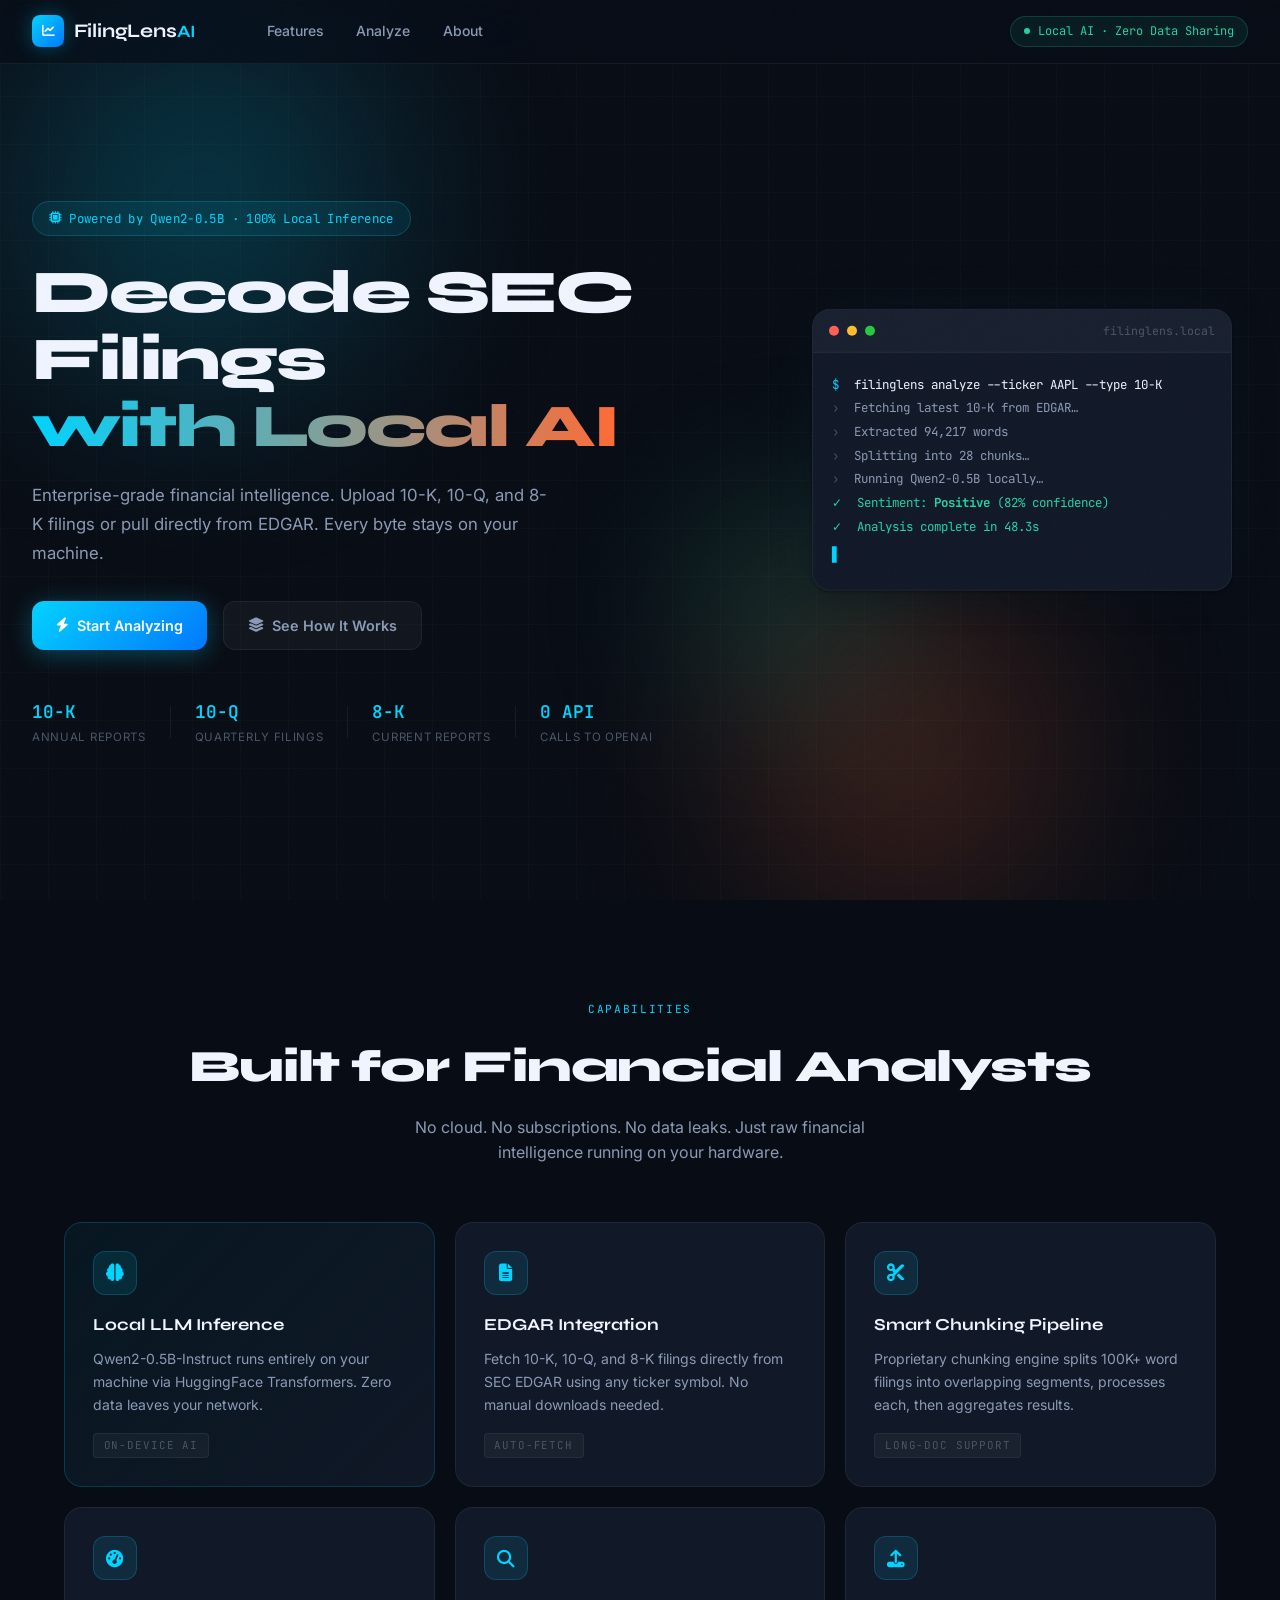
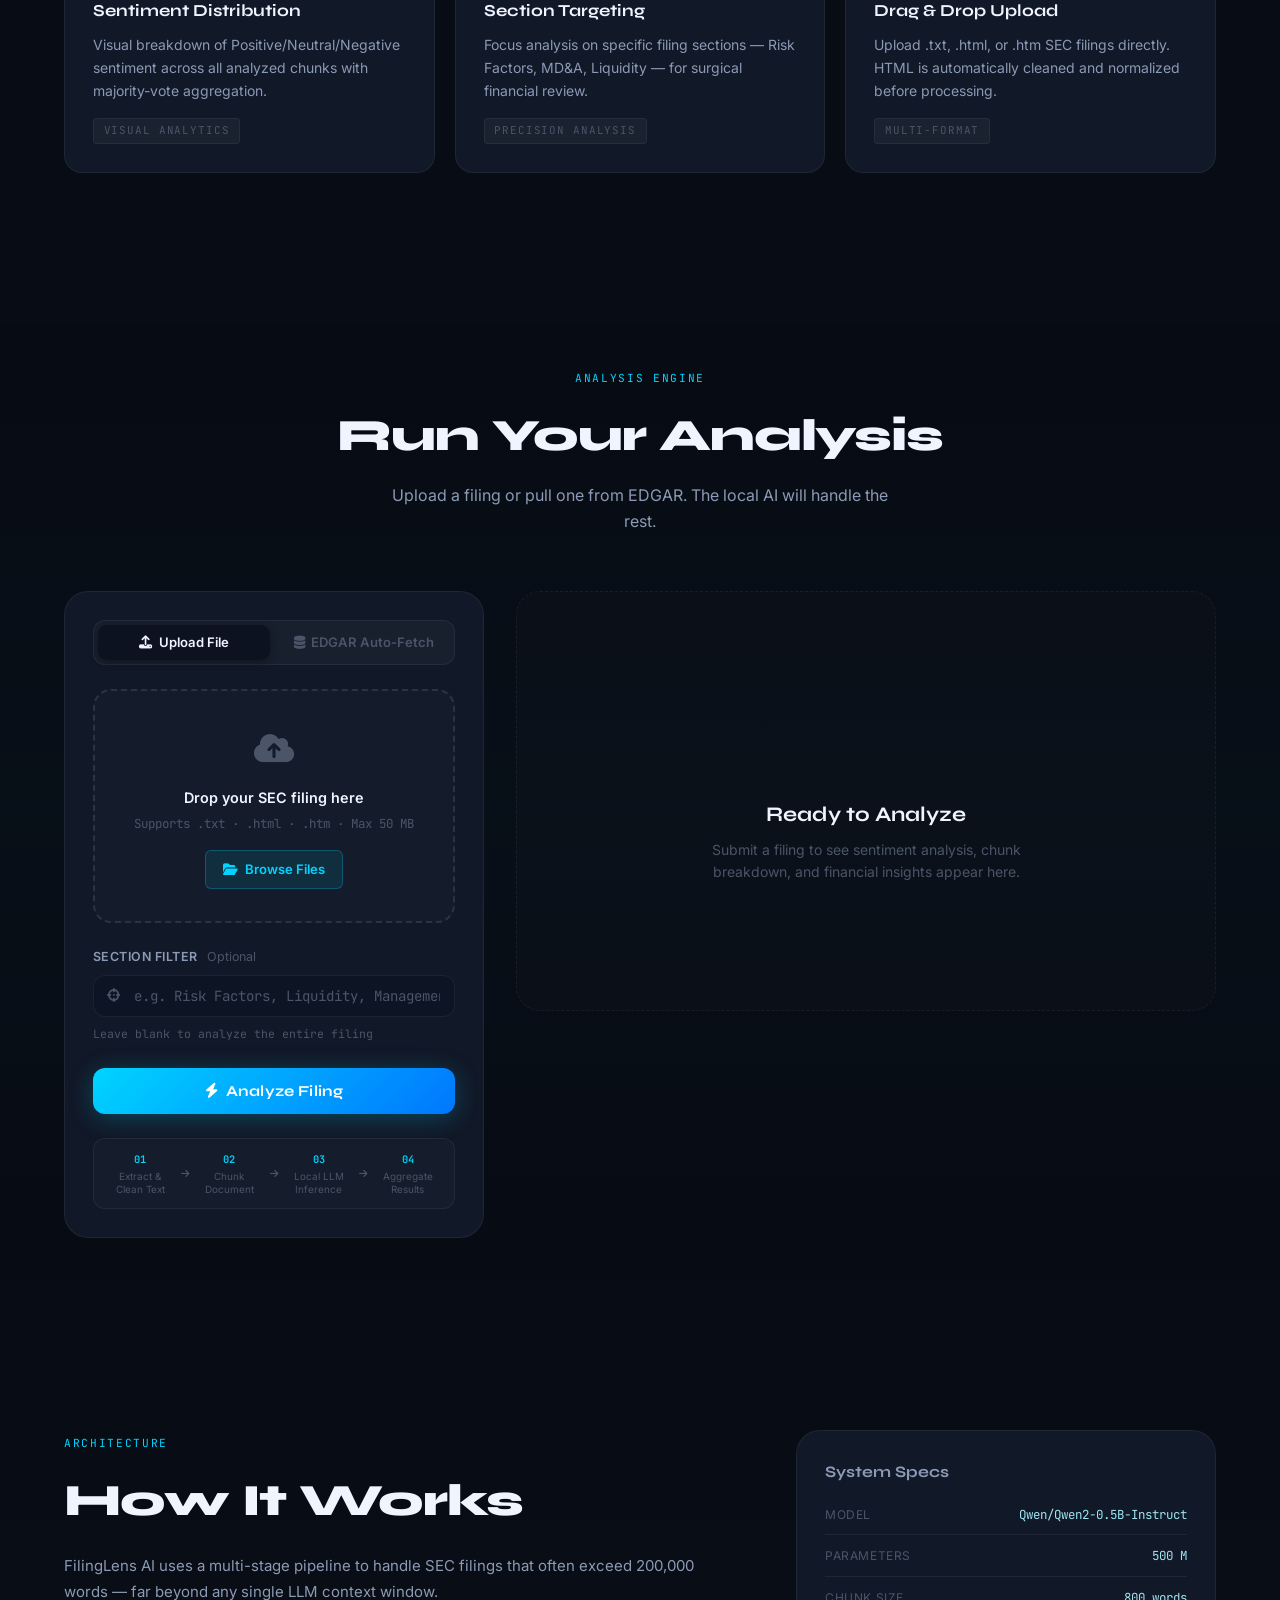
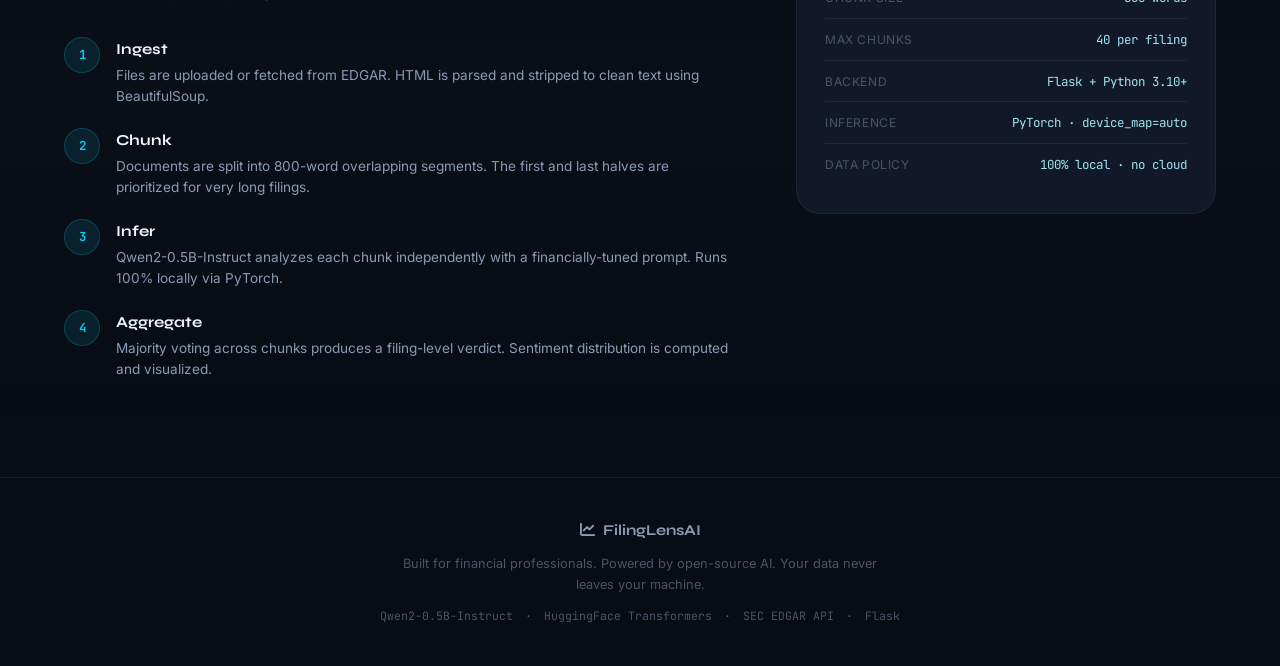
==== commit a117ebf5: "Fix static preview encoding" ====
--- a/index.html
+++ b/index.html
@@ -1,9 +1,9 @@
-﻿<!DOCTYPE html>
+<!DOCTYPE html>
 <html lang="en">
 <head>
   <meta charset="UTF-8" />
   <meta name="viewport" content="width=device-width, initial-scale=1.0" />
-  <title>FilingLens AI â€” SEC Financial Intelligence</title>
+  <title>FilingLens AI — SEC Financial Intelligence</title>
   <link rel="stylesheet" href="static/style.css" />
   <link rel="preconnect" href="https://fonts.googleapis.com" />
   <link rel="preconnect" href="https://fonts.gstatic.com" crossorigin />
@@ -32,7 +32,7 @@
       </div>
       <div class="nav-badge">
         <span class="badge-dot"></span>
-        <span>Local AI Â· Zero Data Sharing</span>
+        <span>Local AI · Zero Data Sharing</span>
       </div>
     </div>
   </nav>
@@ -48,7 +48,7 @@
       <div class="hero-eyebrow">
         <span class="eyebrow-chip">
           <i class="fas fa-microchip"></i>
-          Powered by Qwen2-0.5B Â· 100% Local Inference
+          Powered by Qwen2-0.5B · 100% Local Inference
         </span>
       </div>
       <h1 class="hero-title">
@@ -100,13 +100,13 @@
       </div>
       <div class="terminal-body">
         <div class="term-line"><span class="term-prompt">$</span> <span class="term-cmd">filinglens analyze --ticker AAPL --type 10-K</span></div>
-        <div class="term-line"><span class="term-info">â€º</span> Fetching latest 10-K from EDGARâ€¦</div>
-        <div class="term-line"><span class="term-info">â€º</span> Extracted 94,217 words</div>
-        <div class="term-line"><span class="term-info">â€º</span> Splitting into 28 chunksâ€¦</div>
-        <div class="term-line"><span class="term-info">â€º</span> Running Qwen2-0.5B locallyâ€¦</div>
-        <div class="term-line term-success"><span class="term-check">âœ“</span> Sentiment: <strong>Positive</strong> (82% confidence)</div>
-        <div class="term-line term-success"><span class="term-check">âœ“</span> Analysis complete in 48.3s</div>
-        <div class="term-cursor">â–‹</div>
+        <div class="term-line"><span class="term-info">›</span> Fetching latest 10-K from EDGAR…</div>
+        <div class="term-line"><span class="term-info">›</span> Extracted 94,217 words</div>
+        <div class="term-line"><span class="term-info">›</span> Splitting into 28 chunks…</div>
+        <div class="term-line"><span class="term-info">›</span> Running Qwen2-0.5B locally…</div>
+        <div class="term-line term-success"><span class="term-check">✓</span> Sentiment: <strong>Positive</strong> (82% confidence)</div>
+        <div class="term-line term-success"><span class="term-check">✓</span> Analysis complete in 48.3s</div>
+        <div class="term-cursor">▋</div>
       </div>
     </div>
   </section>
@@ -162,7 +162,7 @@
             <i class="fas fa-search"></i>
           </div>
           <h3>Section Targeting</h3>
-          <p>Focus analysis on specific filing sections â€” Risk Factors, MD&A, Liquidity â€” for surgical financial review.</p>
+          <p>Focus analysis on specific filing sections — Risk Factors, MD&A, Liquidity — for surgical financial review.</p>
           <div class="feature-tag">Precision analysis</div>
         </div>
 
@@ -190,7 +190,7 @@
 
       <div class="analyzer-layout">
 
-        <!-- â”€â”€ Left Panel: Input â”€â”€ -->
+        <!-- ── Left Panel: Input ── -->
         <div class="input-panel">
 
           <!-- Source Toggle -->
@@ -210,7 +210,7 @@
                 <i class="fas fa-cloud-arrow-up"></i>
               </div>
               <p class="drop-title">Drop your SEC filing here</p>
-              <p class="drop-hint">Supports .txt Â· .html Â· .htm Â· Max 50 MB</p>
+              <p class="drop-hint">Supports .txt · .html · .htm · Max 50 MB</p>
               <label class="drop-browse-btn" for="file-input">
                 <i class="fas fa-folder-open"></i> Browse Files
               </label>
@@ -244,9 +244,9 @@
               <label class="field-label">Filing Type</label>
               <div class="select-wrap">
                 <select id="filing-type" class="field-select">
-                  <option value="10-K">10-K â€” Annual Report</option>
-                  <option value="10-Q">10-Q â€” Quarterly Report</option>
-                  <option value="8-K">8-K â€” Current Report</option>
+                  <option value="10-K">10-K — Annual Report</option>
+                  <option value="10-Q">10-Q — Quarterly Report</option>
+                  <option value="8-K">8-K — Current Report</option>
                 </select>
                 <span class="select-arrow"><i class="fas fa-chevron-down"></i></span>
               </div>
@@ -303,7 +303,7 @@
           </div>
         </div>
 
-        <!-- â”€â”€ Right Panel: Results â”€â”€ -->
+        <!-- ── Right Panel: Results ── -->
         <div class="results-panel" id="results-panel">
           <!-- Empty State -->
           <div class="empty-state" id="empty-state">
@@ -319,7 +319,7 @@
               <div class="loading-ring ring-2"></div>
               <div class="loading-ring ring-3"></div>
             </div>
-            <h3 class="loading-title" id="loading-title">Initializing Modelâ€¦</h3>
+            <h3 class="loading-title" id="loading-title">Initializing Model…</h3>
             <p class="loading-sub" id="loading-sub">This may take a moment on first run while Qwen2 loads into memory.</p>
             <div class="loading-steps">
               <div class="load-step" id="lstep-1">
@@ -348,28 +348,28 @@
             <div class="result-card sentiment-hero" id="sentiment-hero-card">
               <div class="sentiment-badge" id="sentiment-badge">
                 <span class="sentiment-icon" id="sentiment-icon"></span>
-                <span class="sentiment-label" id="sentiment-label">â€”</span>
+                <span class="sentiment-label" id="sentiment-label">—</span>
               </div>
               <div class="result-meta">
                 <div class="meta-row">
                   <span class="meta-label">Source</span>
-                  <span class="meta-value" id="res-source">â€”</span>
+                  <span class="meta-value" id="res-source">—</span>
                 </div>
                 <div class="meta-row">
                   <span class="meta-label">Ticker</span>
-                  <span class="meta-value mono" id="res-ticker">â€”</span>
+                  <span class="meta-value mono" id="res-ticker">—</span>
                 </div>
                 <div class="meta-row">
                   <span class="meta-label">Filing Type</span>
-                  <span class="meta-value" id="res-type">â€”</span>
+                  <span class="meta-value" id="res-type">—</span>
                 </div>
                 <div class="meta-row">
                   <span class="meta-label">Words Analyzed</span>
-                  <span class="meta-value mono" id="res-words">â€”</span>
+                  <span class="meta-value mono" id="res-words">—</span>
                 </div>
                 <div class="meta-row">
                   <span class="meta-label">Chunks Processed</span>
-                  <span class="meta-value mono" id="res-chunks">â€”</span>
+                  <span class="meta-value mono" id="res-chunks">—</span>
                 </div>
               </div>
             </div>
@@ -389,10 +389,10 @@
               <div class="card-header-row">
                 <h3 class="card-title"><i class="fas fa-file-contract"></i> Financial Summary</h3>
               </div>
-              <p class="result-explanation" id="res-explanation">â€”</p>
+              <p class="result-explanation" id="res-explanation">—</p>
               <div class="result-summary-box" id="res-summary-box">
                 <span class="summary-label">KEY INSIGHT</span>
-                <p id="res-summary">â€”</p>
+                <p id="res-summary">—</p>
               </div>
               <div id="edgar-link-row" style="display:none; margin-top:1rem;">
                 <a id="edgar-link" href="#" target="_blank" class="edgar-link-btn">
@@ -407,7 +407,7 @@
                 <h3 class="card-title"><i class="fas fa-align-left"></i> Text Preview</h3>
                 <span class="preview-badge">First 800 chars</span>
               </div>
-              <div class="text-preview" id="text-preview">â€”</div>
+              <div class="text-preview" id="text-preview">—</div>
             </div>
 
             <!-- Chunk Breakdown -->
@@ -433,7 +433,7 @@
         <div class="about-text">
           <span class="section-eyebrow">ARCHITECTURE</span>
           <h2 class="section-title">How It Works</h2>
-          <p>FilingLens AI uses a multi-stage pipeline to handle SEC filings that often exceed 200,000 words â€” far beyond any single LLM context window.</p>
+          <p>FilingLens AI uses a multi-stage pipeline to handle SEC filings that often exceed 200,000 words — far beyond any single LLM context window.</p>
           <div class="architecture-steps">
             <div class="arch-step">
               <span class="arch-num">1</span>
@@ -490,11 +490,11 @@
             </div>
             <div class="spec-row">
               <span class="spec-k">Inference</span>
-              <span class="spec-v mono">PyTorch Â· device_map=auto</span>
+              <span class="spec-v mono">PyTorch · device_map=auto</span>
             </div>
             <div class="spec-row">
               <span class="spec-k">Data Policy</span>
-              <span class="spec-v mono">100% local Â· no cloud</span>
+              <span class="spec-v mono">100% local · no cloud</span>
             </div>
           </div>
         </div>
@@ -512,11 +512,11 @@
       <p class="footer-copy">Built for financial professionals. Powered by open-source AI. Your data never leaves your machine.</p>
       <div class="footer-links">
         <span>Qwen2-0.5B-Instruct</span>
-        <span>Â·</span>
+        <span>·</span>
         <span>HuggingFace Transformers</span>
-        <span>Â·</span>
+        <span>·</span>
         <span>SEC EDGAR API</span>
-        <span>Â·</span>
+        <span>·</span>
         <span>Flask</span>
       </div>
     </div>
